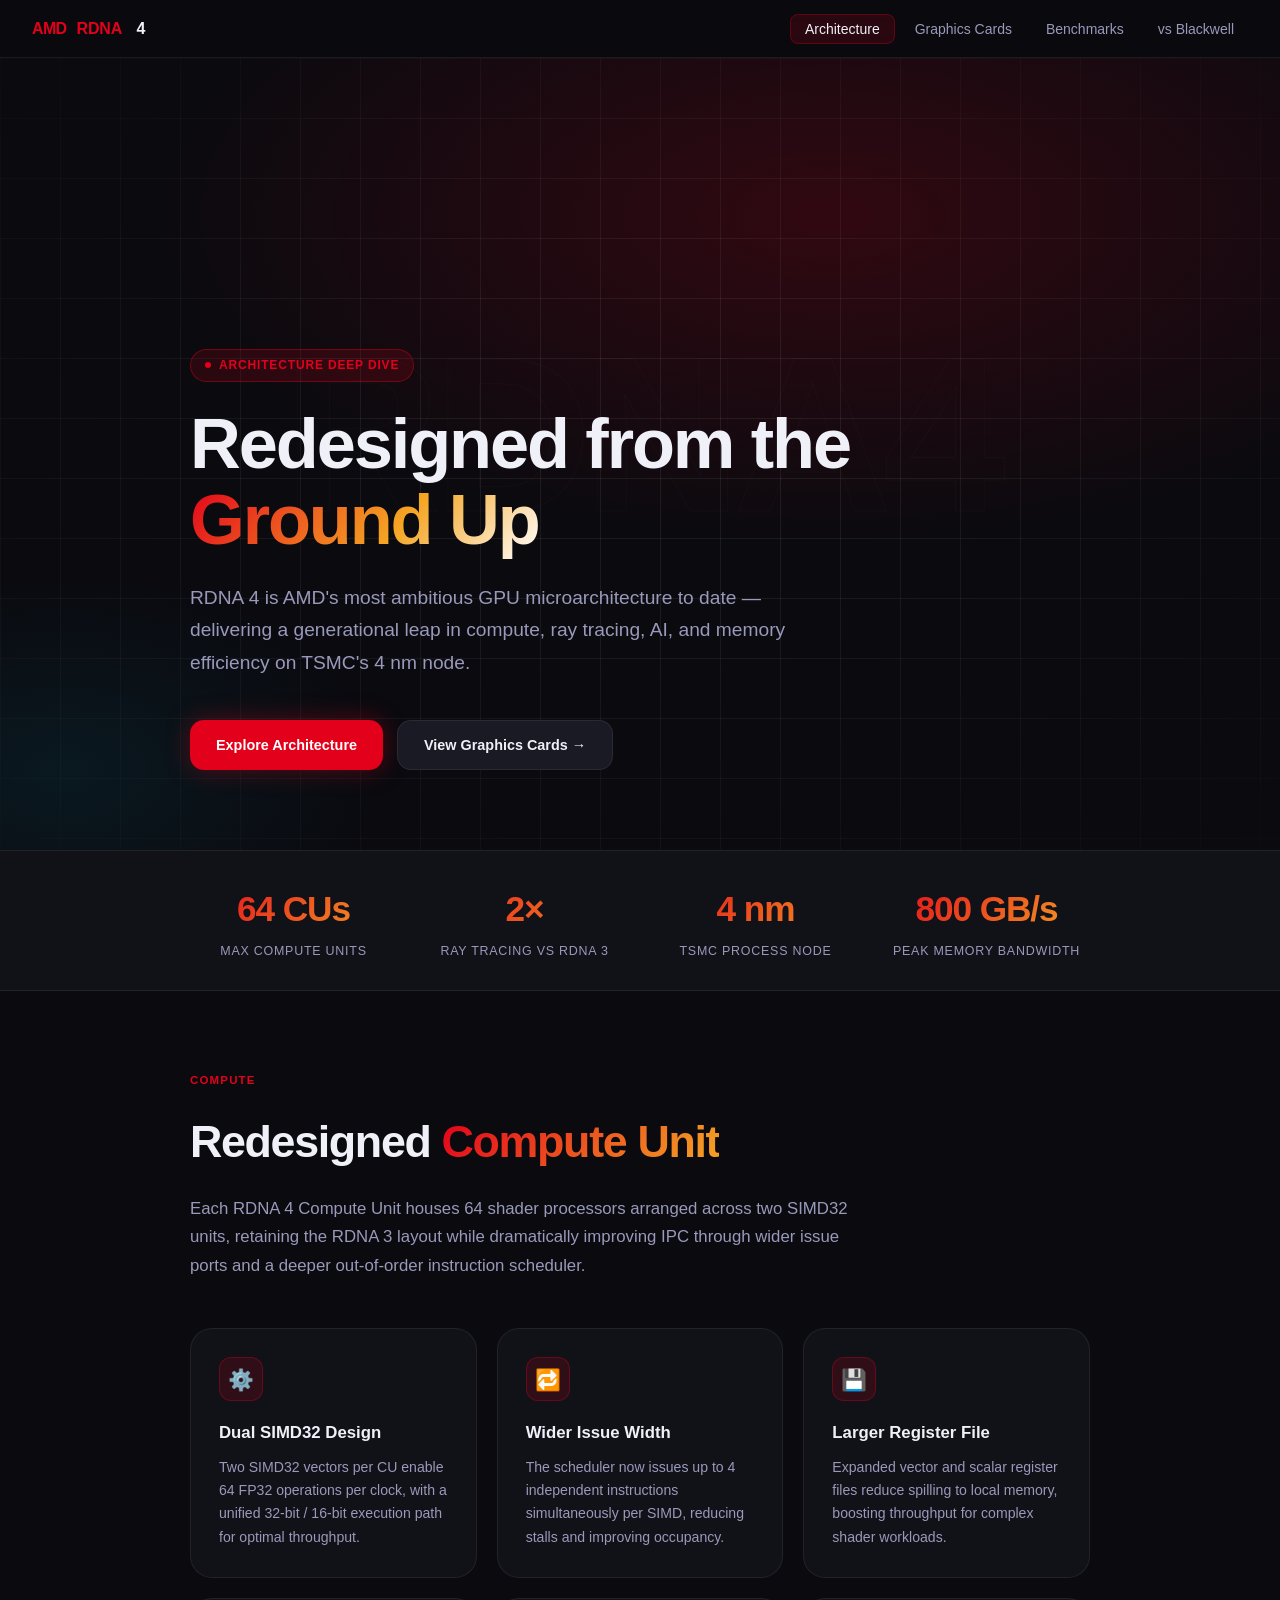
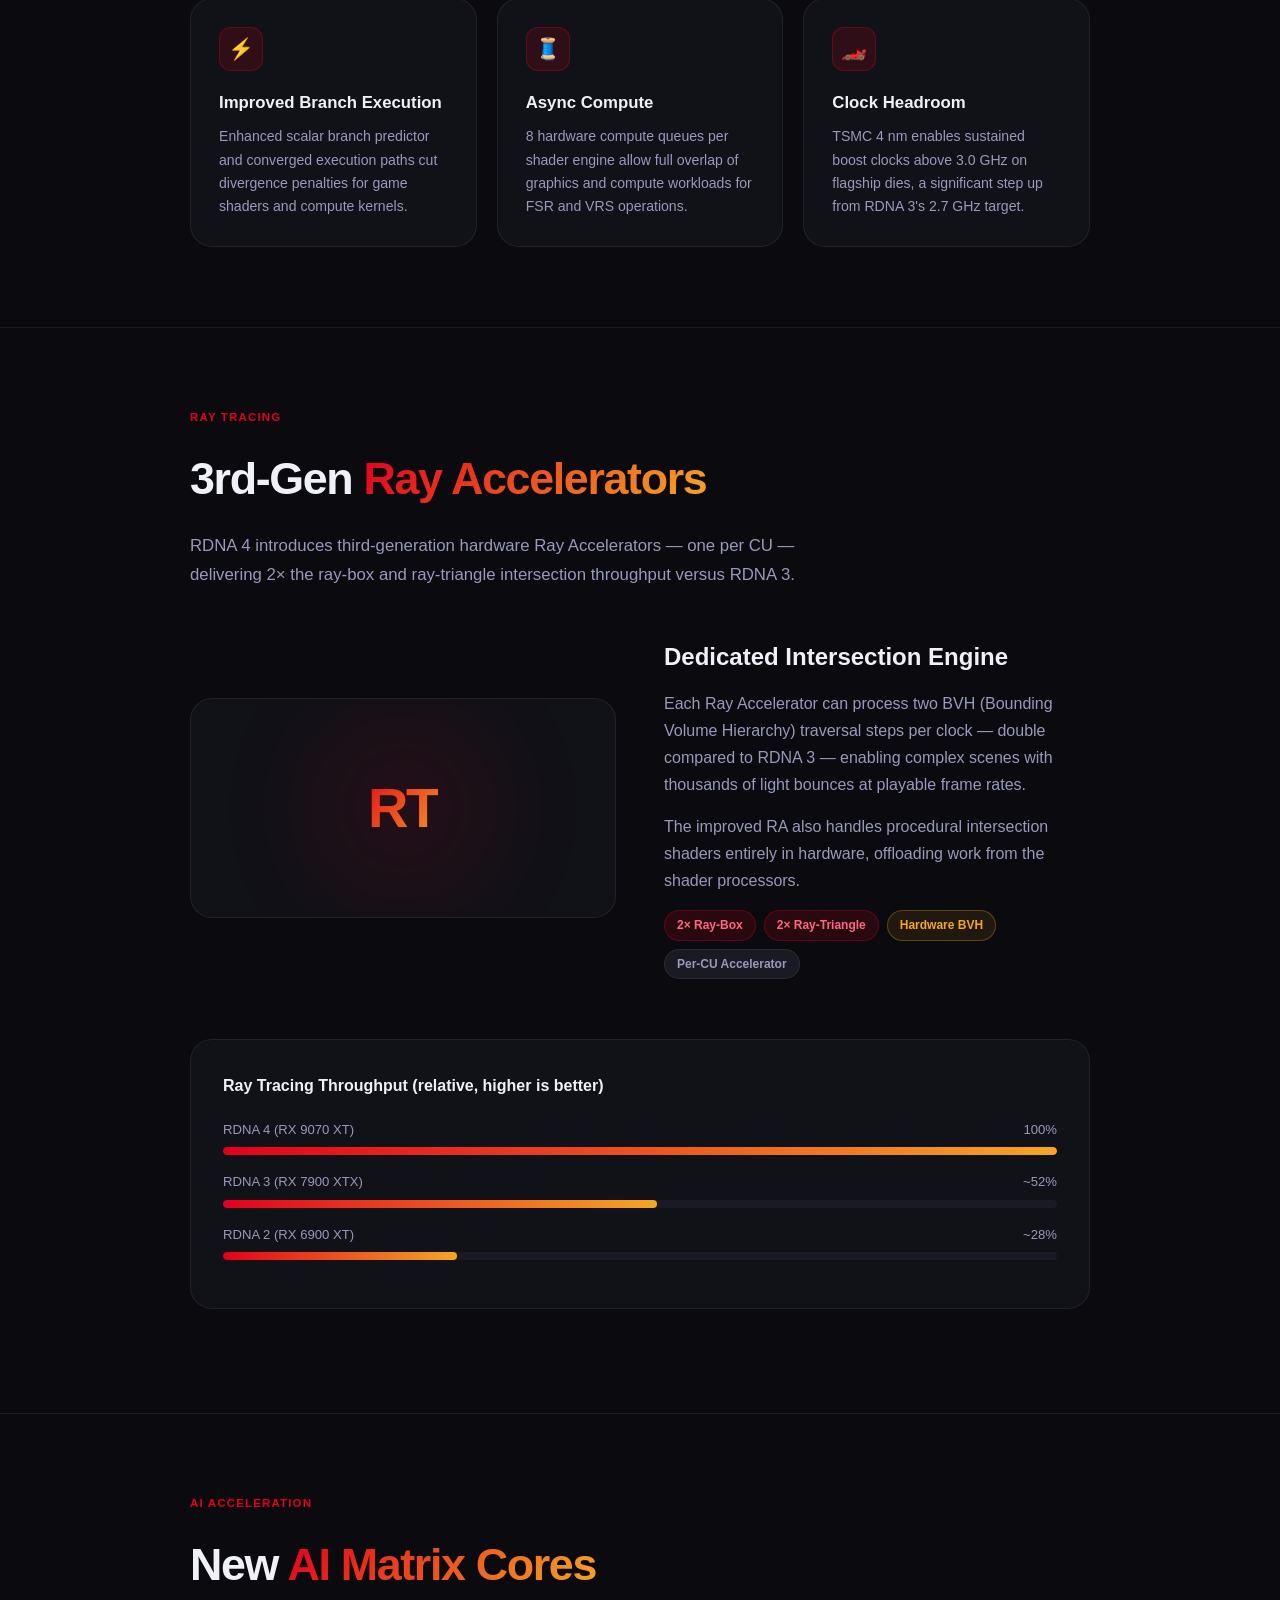
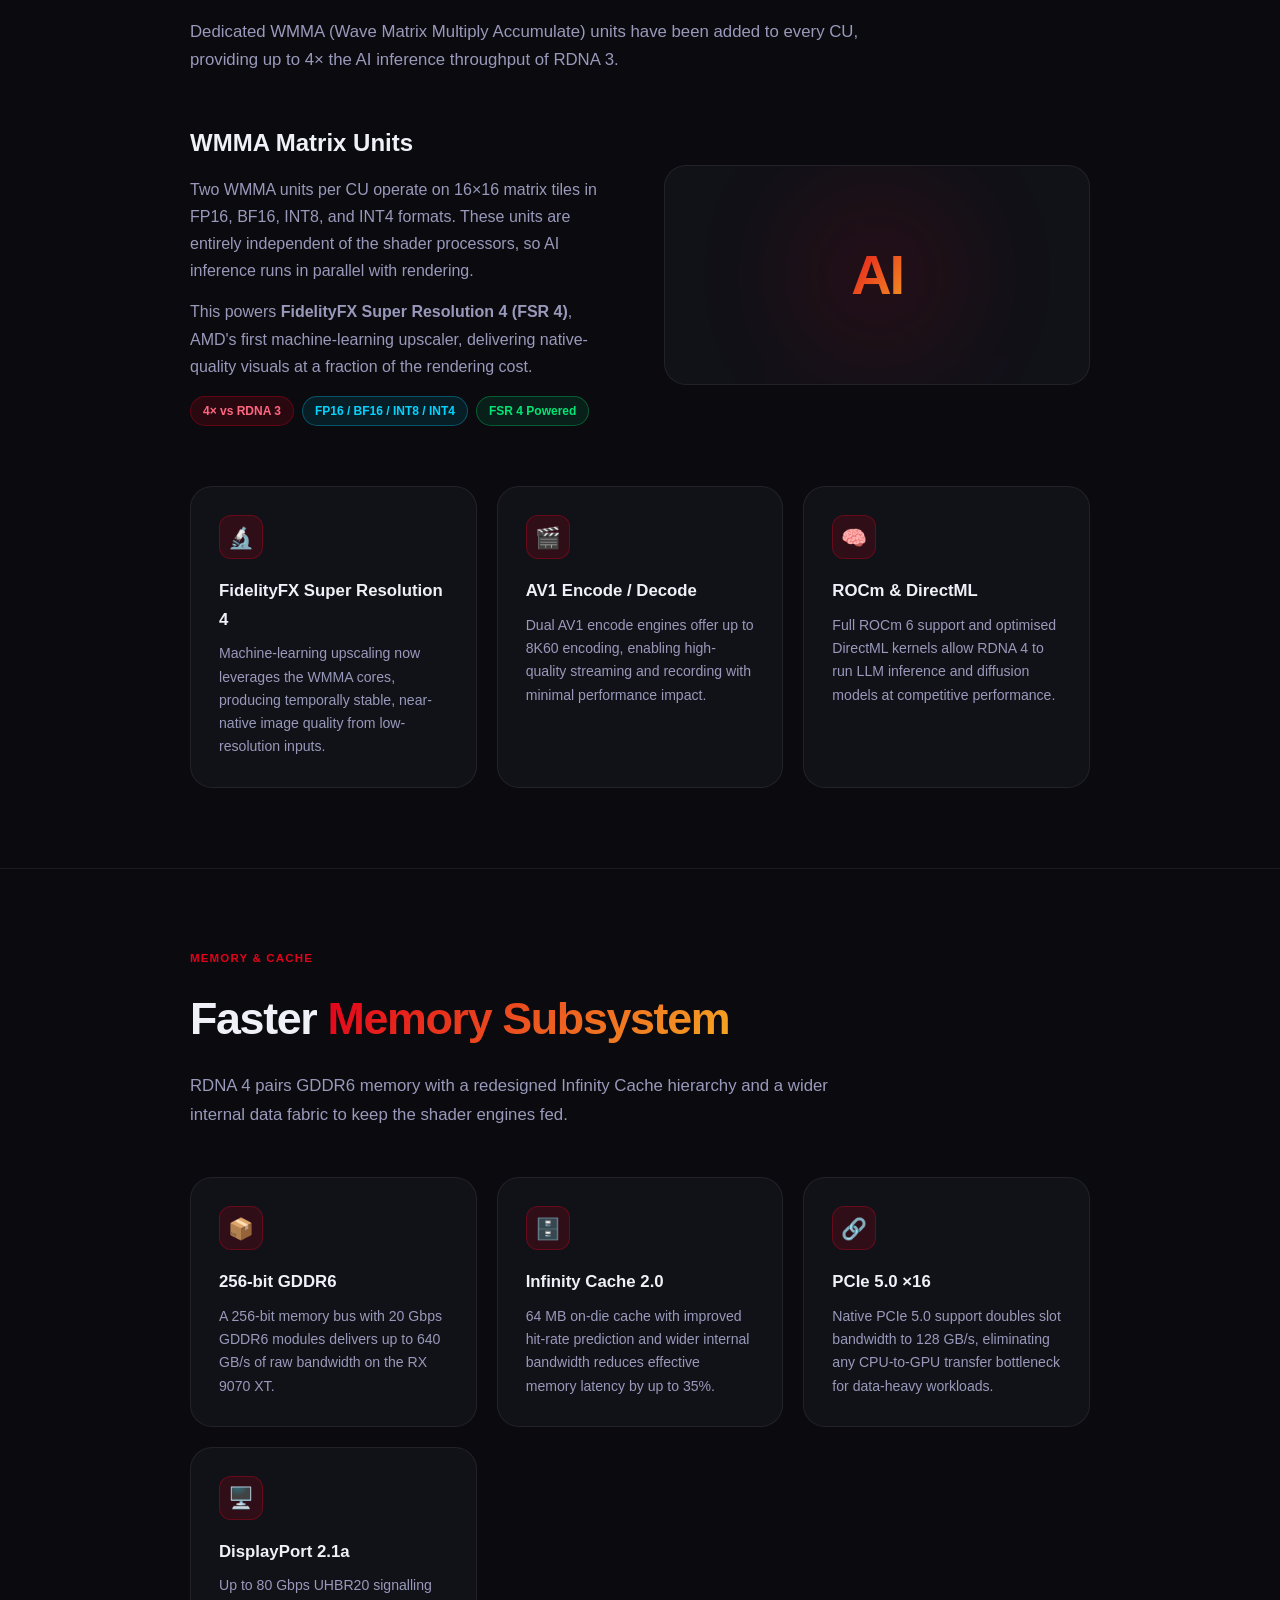
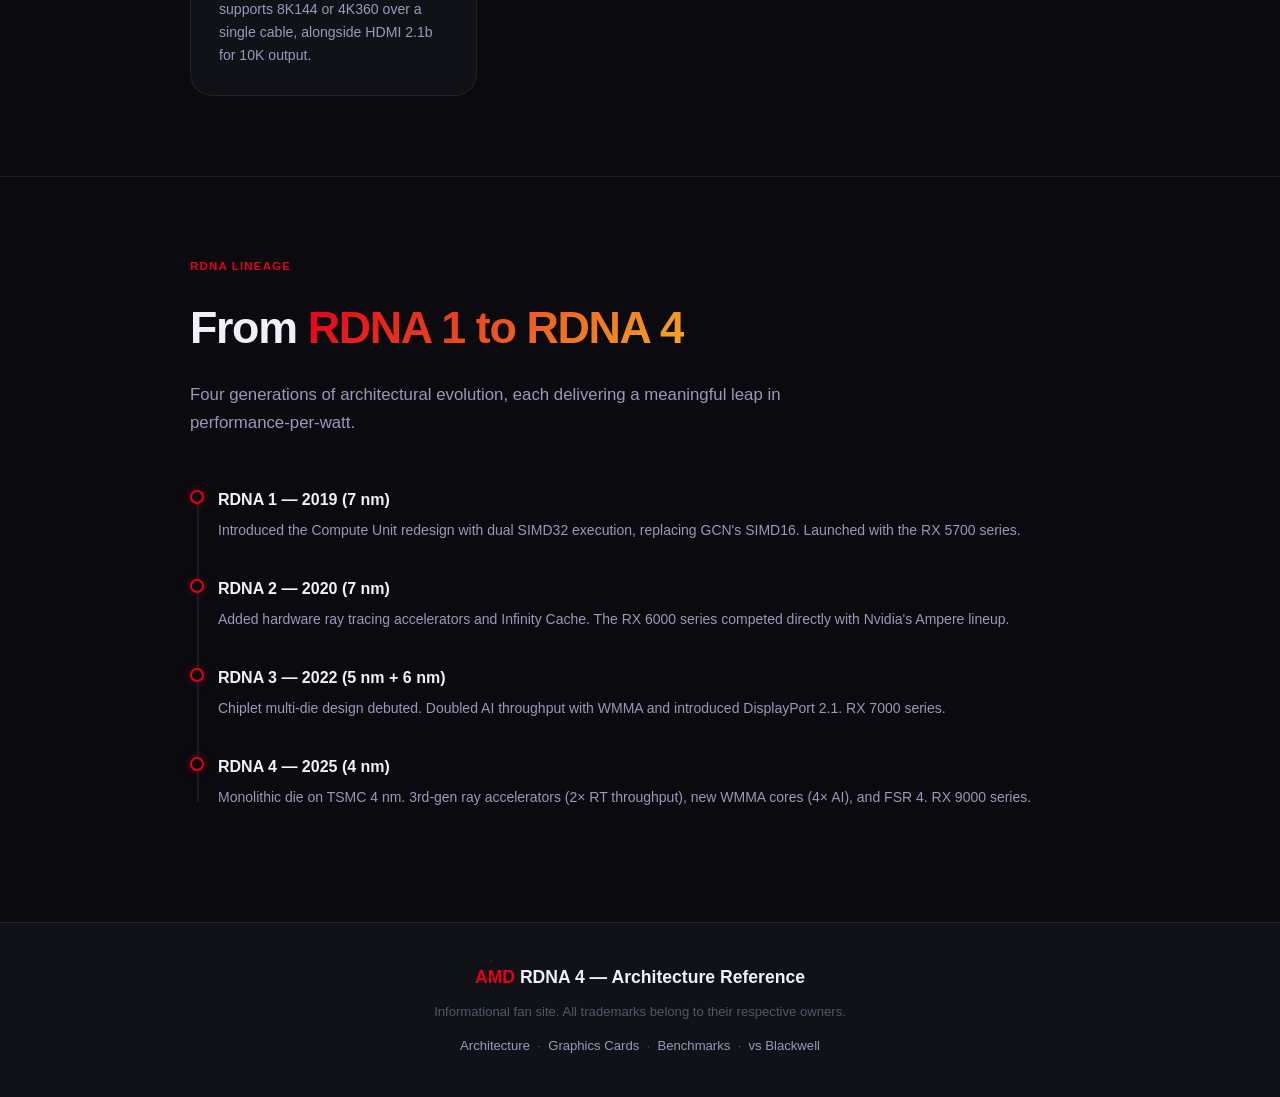
==== srcs/requirements/bonus/apache/website_data/index.html @ 80422933 "Add styling and HTML for RDNA 4 vs Blackwell architecture comparison page - Created style.css for co" ====
<!DOCTYPE html>
<html lang="en">
<head>
<meta charset="UTF-8">
<meta name="viewport" content="width=device-width, initial-scale=1.0">
<title>AMD RDNA 4 Architecture — Deep Dive</title>
<meta name="description" content="Complete technical breakdown of AMD's RDNA 4 GPU architecture — compute design, ray tracing, AI acceleration, and memory subsystem.">
<link rel="stylesheet" href="style.css">
</head>
<body>

<nav>
  <div class="nav-brand">
    <div class="logo">AMD</div>
    <span>RDNA</span>&nbsp;4
  </div>
  <ul class="nav-links">
    <li><a href="index.html" class="active">Architecture</a></li>
    <li><a href="cards.html">Graphics Cards</a></li>
    <li><a href="benchmarks.html">Benchmarks</a></li>
    <li><a href="vs-blackwell.html">vs Blackwell</a></li>
  </ul>
</nav>

<!-- ─── HERO ──────────────────────────────────────────────── -->
<section class="hero">
  <div class="hero-grid"></div>
  <div class="hero-bg-label">RDNA4</div>
  <div class="hero-inner">
    <div class="eyebrow"><span class="dot"></span>Architecture Deep Dive</div>
    <h1>Redesigned from the<br><span class="accent">Ground Up</span></h1>
    <p class="hero-sub">
      RDNA 4 is AMD's most ambitious GPU microarchitecture to date —
      delivering a generational leap in compute, ray tracing, AI, and memory efficiency
      on TSMC's 4&nbsp;nm node.
    </p>
    <div class="btn-group">
      <a class="btn btn-primary" href="#compute">Explore Architecture</a>
      <a class="btn btn-ghost"   href="cards.html">View Graphics Cards →</a>
    </div>
  </div>
</section>

<!-- ─── STAT STRIP ────────────────────────────────────────── -->
<div class="stat-strip">
  <div class="stat-grid">
    <div class="stat-item fade-in">
      <div class="val" data-count="64" data-suffix=" CUs">0 CUs</div>
      <div class="label">Max Compute Units</div>
    </div>
    <div class="stat-item fade-in">
      <div class="val" data-count="2" data-suffix="×">0×</div>
      <div class="label">Ray Tracing vs RDNA&nbsp;3</div>
    </div>
    <div class="stat-item fade-in">
      <div class="val" data-count="4" data-suffix=" nm">0 nm</div>
      <div class="label">TSMC Process Node</div>
    </div>
    <div class="stat-item fade-in">
      <div class="val" data-count="800" data-suffix=" GB/s">0 GB/s</div>
      <div class="label">Peak Memory Bandwidth</div>
    </div>
  </div>
</div>

<!-- ─── COMPUTE ───────────────────────────────────────────── -->
<section class="section" id="compute">
  <div class="section-inner">
    <div class="section-label">Compute</div>
    <h2>Redesigned <span class="accent">Compute Unit</span></h2>
    <p class="section-lead">
      Each RDNA 4 Compute Unit houses 64 shader processors arranged across two SIMD32 units,
      retaining the RDNA 3 layout while dramatically improving IPC through wider issue ports
      and a deeper out-of-order instruction scheduler.
    </p>

    <div class="card-grid">
      <div class="card">
        <div class="card-icon">⚙️</div>
        <h3>Dual SIMD32 Design</h3>
        <p>Two SIMD32 vectors per CU enable 64 FP32 operations per clock, with a unified 32-bit / 16-bit execution path for optimal throughput.</p>
      </div>
      <div class="card">
        <div class="card-icon">🔁</div>
        <h3>Wider Issue Width</h3>
        <p>The scheduler now issues up to 4 independent instructions simultaneously per SIMD, reducing stalls and improving occupancy.</p>
      </div>
      <div class="card">
        <div class="card-icon">💾</div>
        <h3>Larger Register File</h3>
        <p>Expanded vector and scalar register files reduce spilling to local memory, boosting throughput for complex shader workloads.</p>
      </div>
      <div class="card">
        <div class="card-icon">⚡</div>
        <h3>Improved Branch Execution</h3>
        <p>Enhanced scalar branch predictor and converged execution paths cut divergence penalties for game shaders and compute kernels.</p>
      </div>
      <div class="card">
        <div class="card-icon">🧵</div>
        <h3>Async Compute</h3>
        <p>8 hardware compute queues per shader engine allow full overlap of graphics and compute workloads for FSR and VRS operations.</p>
      </div>
      <div class="card">
        <div class="card-icon">🏎️</div>
        <h3>Clock Headroom</h3>
        <p>TSMC 4 nm enables sustained boost clocks above 3.0 GHz on flagship dies, a significant step up from RDNA 3's 2.7 GHz target.</p>
      </div>
    </div>
  </div>
</section>

<hr class="divider">

<!-- ─── RAY TRACING ───────────────────────────────────────── -->
<section class="section" id="rt">
  <div class="section-inner">
    <div class="section-label">Ray Tracing</div>
    <h2>3rd&#8209;Gen <span class="accent">Ray Accelerators</span></h2>
    <p class="section-lead">
      RDNA 4 introduces third-generation hardware Ray Accelerators — one per CU —
      delivering 2× the ray-box and ray-triangle intersection throughput versus RDNA 3.
    </p>

    <div class="feature-row">
      <div class="feature-art">
        <div class="glow"></div>
        <div class="art-label">RT</div>
      </div>
      <div class="feature-text">
        <h3>Dedicated Intersection Engine</h3>
        <p>Each Ray Accelerator can process two BVH (Bounding Volume Hierarchy) traversal steps per clock — double compared to RDNA 3 — enabling complex scenes with thousands of light bounces at playable frame rates.</p>
        <p>The improved RA also handles procedural intersection shaders entirely in hardware, offloading work from the shader processors.</p>
        <div class="tag-list">
          <span class="tag red">2× Ray-Box</span>
          <span class="tag red">2× Ray-Triangle</span>
          <span class="tag amber">Hardware BVH</span>
          <span class="tag">Per-CU Accelerator</span>
        </div>
      </div>
    </div>

    <div class="compare-block">
      <h4>Ray Tracing Throughput (relative, higher is better)</h4>
      <div class="bar-row">
        <div class="bar-row-label"><span>RDNA 4 (RX 9070 XT)</span><span>100%</span></div>
        <div class="bar-track"><div class="bar-fill" data-w="100%"></div></div>
      </div>
      <div class="bar-row">
        <div class="bar-row-label"><span>RDNA 3 (RX 7900 XTX)</span><span>~52%</span></div>
        <div class="bar-track"><div class="bar-fill" data-w="52%"></div></div>
      </div>
      <div class="bar-row">
        <div class="bar-row-label"><span>RDNA 2 (RX 6900 XT)</span><span>~28%</span></div>
        <div class="bar-track"><div class="bar-fill" data-w="28%"></div></div>
      </div>
    </div>
  </div>
</section>

<hr class="divider">

<!-- ─── AI ────────────────────────────────────────────────── -->
<section class="section" id="ai">
  <div class="section-inner">
    <div class="section-label">AI Acceleration</div>
    <h2>New <span class="accent">AI Matrix Cores</span></h2>
    <p class="section-lead">
      Dedicated WMMA (Wave Matrix Multiply Accumulate) units have been added to every CU,
      providing up to 4× the AI inference throughput of RDNA 3.
    </p>

    <div class="feature-row reverse">
      <div class="feature-art">
        <div class="glow"></div>
        <div class="art-label">AI</div>
      </div>
      <div class="feature-text">
        <h3>WMMA Matrix Units</h3>
        <p>Two WMMA units per CU operate on 16×16 matrix tiles in FP16, BF16, INT8, and INT4 formats. These units are entirely independent of the shader processors, so AI inference runs in parallel with rendering.</p>
        <p>This powers <strong>FidelityFX Super Resolution 4 (FSR 4)</strong>, AMD's first machine-learning upscaler, delivering native-quality visuals at a fraction of the rendering cost.</p>
        <div class="tag-list">
          <span class="tag red">4× vs RDNA 3</span>
          <span class="tag cyan">FP16 / BF16 / INT8 / INT4</span>
          <span class="tag green">FSR 4 Powered</span>
        </div>
      </div>
    </div>

    <div class="card-grid">
      <div class="card">
        <div class="card-icon">🔬</div>
        <h3>FidelityFX Super Resolution 4</h3>
        <p>Machine-learning upscaling now leverages the WMMA cores, producing temporally stable, near-native image quality from low-resolution inputs.</p>
      </div>
      <div class="card">
        <div class="card-icon">🎬</div>
        <h3>AV1 Encode / Decode</h3>
        <p>Dual AV1 encode engines offer up to 8K60 encoding, enabling high-quality streaming and recording with minimal performance impact.</p>
      </div>
      <div class="card">
        <div class="card-icon">🧠</div>
        <h3>ROCm & DirectML</h3>
        <p>Full ROCm 6 support and optimised DirectML kernels allow RDNA 4 to run LLM inference and diffusion models at competitive performance.</p>
      </div>
    </div>
  </div>
</section>

<hr class="divider">

<!-- ─── MEMORY ────────────────────────────────────────────── -->
<section class="section" id="memory">
  <div class="section-inner">
    <div class="section-label">Memory &amp; Cache</div>
    <h2>Faster <span class="accent">Memory Subsystem</span></h2>
    <p class="section-lead">
      RDNA 4 pairs GDDR6 memory with a redesigned Infinity Cache hierarchy and a
      wider internal data fabric to keep the shader engines fed.
    </p>

    <div class="card-grid">
      <div class="card">
        <div class="card-icon">📦</div>
        <h3>256-bit GDDR6</h3>
        <p>A 256-bit memory bus with 20 Gbps GDDR6 modules delivers up to 640 GB/s of raw bandwidth on the RX 9070 XT.</p>
      </div>
      <div class="card">
        <div class="card-icon">🗄️</div>
        <h3>Infinity Cache 2.0</h3>
        <p>64 MB on-die cache with improved hit-rate prediction and wider internal bandwidth reduces effective memory latency by up to 35%.</p>
      </div>
      <div class="card">
        <div class="card-icon">🔗</div>
        <h3>PCIe 5.0 ×16</h3>
        <p>Native PCIe 5.0 support doubles slot bandwidth to 128 GB/s, eliminating any CPU-to-GPU transfer bottleneck for data-heavy workloads.</p>
      </div>
      <div class="card">
        <div class="card-icon">🖥️</div>
        <h3>DisplayPort 2.1a</h3>
        <p>Up to 80 Gbps UHBR20 signalling supports 8K144 or 4K360 over a single cable, alongside HDMI 2.1b for 10K output.</p>
      </div>
    </div>
  </div>
</section>

<hr class="divider">

<!-- ─── TIMELINE ──────────────────────────────────────────── -->
<section class="section" id="history">
  <div class="section-inner">
    <div class="section-label">RDNA Lineage</div>
    <h2>From <span class="accent">RDNA 1 to RDNA 4</span></h2>
    <p class="section-lead">Four generations of architectural evolution, each delivering a meaningful leap in performance-per-watt.</p>

    <div class="timeline">
      <div class="tl-item">
        <div class="tl-dot"></div>
        <h4>RDNA 1 — 2019 (7 nm)</h4>
        <p>Introduced the Compute Unit redesign with dual SIMD32 execution, replacing GCN's SIMD16. Launched with the RX 5700 series.</p>
      </div>
      <div class="tl-item">
        <div class="tl-dot"></div>
        <h4>RDNA 2 — 2020 (7 nm)</h4>
        <p>Added hardware ray tracing accelerators and Infinity Cache. The RX 6000 series competed directly with Nvidia's Ampere lineup.</p>
      </div>
      <div class="tl-item">
        <div class="tl-dot"></div>
        <h4>RDNA 3 — 2022 (5 nm + 6 nm)</h4>
        <p>Chiplet multi-die design debuted. Doubled AI throughput with WMMA and introduced DisplayPort 2.1. RX 7000 series.</p>
      </div>
      <div class="tl-item">
        <div class="tl-dot"></div>
        <h4>RDNA 4 — 2025 (4 nm)</h4>
        <p>Monolithic die on TSMC 4 nm. 3rd-gen ray accelerators (2× RT throughput), new WMMA cores (4× AI), and FSR 4. RX 9000 series.</p>
      </div>
    </div>
  </div>
</section>

<!-- ─── FOOTER ────────────────────────────────────────────── -->
<footer>
  <div class="footer-inner">
    <div class="footer-brand"><span>AMD</span> RDNA 4 — Architecture Reference</div>
    <p>Informational fan site. All trademarks belong to their respective owners.</p>
    <p style="margin-top:12px">
      <a href="index.html">Architecture</a> &nbsp;·&nbsp;
      <a href="cards.html">Graphics Cards</a> &nbsp;·&nbsp;
      <a href="benchmarks.html">Benchmarks</a> &nbsp;·&nbsp;
      <a href="vs-blackwell.html">vs Blackwell</a>
    </p>
  </div>
</footer>

<script src="main.js"></script>
</body>
</html>
---- srcs/requirements/bonus/apache/website_data/style.css ----
/* ─── Reset & Tokens ─────────────────────────────────────── */
*, *::before, *::after { box-sizing: border-box; margin: 0; padding: 0; }

:root {
  --bg:        #0a0a0f;
  --bg-2:      #111118;
  --bg-3:      #1a1a24;
  --line:      rgba(255,255,255,.07);
  --white:     #f0f0f8;
  --off:       #9999bb;
  --muted:     #55556a;
  --red:       #e3001b;
  --red-dim:   rgba(227,0,27,.15);
  --red-glow:  rgba(227,0,27,.35);
  --amber:     #f5a623;
  --cyan:      #00d4ff;
  --green:     #00e676;
  --r:         14px;
  --r-lg:      22px;
  --nav-h:     58px;
}

html { scroll-behavior: smooth; font-size: 16px; }
body {
  font-family: -apple-system, BlinkMacSystemFont, "Segoe UI", Roboto, "Helvetica Neue", Arial, sans-serif;
  background: var(--bg);
  color: var(--white);
  line-height: 1.7;
  -webkit-font-smoothing: antialiased;
}
img { display: block; max-width: 100%; }
a { color: var(--red); text-decoration: none; }
a:hover { text-decoration: underline; }

/* ─── Nav ────────────────────────────────────────────────── */
nav {
  position: sticky; top: 0; z-index: 900;
  background: rgba(10,10,15,.88);
  backdrop-filter: blur(14px);
  -webkit-backdrop-filter: blur(14px);
  border-bottom: 1px solid var(--line);
  padding: 0 32px;
  height: var(--nav-h);
  display: flex; align-items: center; justify-content: space-between;
}
.nav-brand {
  font-weight: 800; font-size: 1rem; letter-spacing: -0.01em;
  display: flex; align-items: center; gap: 10px;
}
.nav-brand .logo {
  font-size: 1rem; font-weight: 900; color: var(--red);
  letter-spacing: -0.04em; flex-shrink: 0;
}
.nav-brand span { color: var(--red); }
.nav-links { display: flex; gap: 6px; list-style: none; align-items: center; }
.nav-links a {
  color: var(--off); font-size: .875rem; padding: 6px 14px;
  border-radius: 8px; transition: background .2s, color .2s;
}
.nav-links a:hover { color: var(--white); background: var(--bg-3); text-decoration: none; }
.nav-links a.active {
  color: var(--white); background: var(--red-dim);
  border: 1px solid rgba(227,0,27,.3);
}

/* ─── Hero ───────────────────────────────────────────────── */
.hero {
  min-height: 88vh;
  display: flex; flex-direction: column; justify-content: flex-end;
  position: relative; overflow: hidden;
  padding: 100px 32px 80px;
}
.hero::before {
  content: '';
  position: absolute; inset: 0;
  background:
    radial-gradient(ellipse 90% 70% at 65% 20%, rgba(227,0,27,.18) 0%, transparent 60%),
    radial-gradient(ellipse 50% 50% at 5%  90%, rgba(0,212,255,.07) 0%, transparent 50%),
    var(--bg);
  pointer-events: none;
}
.hero-grid {
  position: absolute; inset: 0;
  background-image:
    linear-gradient(var(--line) 1px, transparent 1px),
    linear-gradient(90deg, var(--line) 1px, transparent 1px);
  background-size: 60px 60px;
  mask-image: radial-gradient(ellipse 80% 80% at 50% 50%, black 20%, transparent 100%);
  pointer-events: none;
}
.hero-bg-label {
  position: absolute; top: 50%; left: 50%; transform: translate(-50%,-55%);
  font-size: min(22vw,220px); font-weight: 900; color: transparent;
  -webkit-text-stroke: 1px rgba(255,255,255,.025);
  pointer-events: none; user-select: none; white-space: nowrap; letter-spacing: -0.04em;
}
.hero-inner { max-width: 900px; margin: 0 auto; width: 100%; position: relative; z-index: 1; }
.eyebrow {
  display: inline-flex; align-items: center; gap: 8px;
  background: var(--red-dim); border: 1px solid rgba(227,0,27,.4);
  color: var(--red); border-radius: 100px; padding: 5px 14px;
  font-size: .75rem; font-weight: 700; letter-spacing: .07em; text-transform: uppercase;
  margin-bottom: 24px;
}
.eyebrow .dot {
  width: 6px; height: 6px; border-radius: 50%; background: var(--red);
  animation: pulse 2s ease-in-out infinite;
}
@keyframes pulse {
  0%,100% { opacity: 1; transform: scale(1); }
  50%      { opacity: .4; transform: scale(.7); }
}
.hero h1 {
  font-size: clamp(2.6rem, 5.5vw, 5.2rem);
  font-weight: 800; letter-spacing: -0.03em; line-height: 1.08;
  margin-bottom: 24px;
}
.hero h1 .accent {
  background: linear-gradient(130deg, var(--red) 0%, var(--amber) 60%, #fff 100%);
  -webkit-background-clip: text; -webkit-text-fill-color: transparent; background-clip: text;
}
.hero-sub {
  font-size: clamp(.95rem, 1.8vw, 1.2rem); color: var(--off); max-width: 640px;
  margin-bottom: 40px;
}
.btn-group { display: flex; gap: 14px; flex-wrap: wrap; }
.btn {
  display: inline-flex; align-items: center; gap: 8px;
  padding: 12px 26px; border-radius: var(--r); font-weight: 700; font-size: .9rem;
  cursor: pointer; border: none; text-decoration: none; transition: transform .15s, box-shadow .15s;
}
.btn:hover { transform: translateY(-2px); text-decoration: none; }
.btn-primary {
  background: var(--red); color: #fff;
  box-shadow: 0 0 24px var(--red-glow);
}
.btn-primary:hover { box-shadow: 0 0 36px var(--red-glow); }
.btn-ghost {
  background: var(--bg-3); color: var(--white);
  border: 1px solid var(--line);
}
.btn-ghost:hover { background: var(--bg-2); }

/* ─── Stat Strip ─────────────────────────────────────────── */
.stat-strip {
  border-top: 1px solid var(--line);
  border-bottom: 1px solid var(--line);
  background: var(--bg-2);
  padding: 28px 32px;
}
.stat-grid {
  max-width: 900px; margin: 0 auto;
  display: grid; grid-template-columns: repeat(auto-fit, minmax(160px, 1fr));
  gap: 24px; text-align: center;
}
.stat-item .val {
  font-size: 2.2rem; font-weight: 800; letter-spacing: -0.03em;
  background: linear-gradient(130deg, var(--red), var(--amber));
  -webkit-background-clip: text; -webkit-text-fill-color: transparent; background-clip: text;
}
.stat-item .label { font-size: .78rem; color: var(--off); text-transform: uppercase; letter-spacing: .06em; margin-top: 2px; }

/* ─── Section / Content ──────────────────────────────────── */
.section { padding: 80px 32px; }
.section-inner { max-width: 900px; margin: 0 auto; }
.section-label {
  font-size: .72rem; font-weight: 700; letter-spacing: .1em; text-transform: uppercase;
  color: var(--red); margin-bottom: 12px;
}
.section h2 {
  font-size: clamp(1.8rem, 3.5vw, 2.8rem); font-weight: 800;
  letter-spacing: -0.03em; margin-bottom: 16px;
}
.section h2 .accent {
  background: linear-gradient(130deg, var(--red), var(--amber));
  -webkit-background-clip: text; -webkit-text-fill-color: transparent; background-clip: text;
}
.section-lead { font-size: 1.05rem; color: var(--off); max-width: 680px; margin-bottom: 48px; }

/* ─── Cards ──────────────────────────────────────────────── */
.card-grid {
  display: grid; gap: 20px;
  grid-template-columns: repeat(auto-fill, minmax(260px, 1fr));
}
.card {
  background: var(--bg-2); border: 1px solid var(--line);
  border-radius: var(--r-lg); padding: 28px;
  transition: border-color .2s, transform .2s, box-shadow .2s;
  position: relative; overflow: hidden;
}
.card::before {
  content: ''; position: absolute; inset: 0;
  background: linear-gradient(135deg, var(--red-dim) 0%, transparent 60%);
  opacity: 0; transition: opacity .2s;
}
.card:hover { border-color: rgba(227,0,27,.4); transform: translateY(-3px); box-shadow: 0 12px 40px rgba(0,0,0,.4); }
.card:hover::before { opacity: 1; }
.card-icon {
  width: 44px; height: 44px; border-radius: 12px;
  background: var(--red-dim); border: 1px solid rgba(227,0,27,.3);
  display: flex; align-items: center; justify-content: center;
  font-size: 1.3rem; margin-bottom: 18px;
}
.card h3 { font-size: 1.05rem; font-weight: 700; margin-bottom: 8px; }
.card p { font-size: .88rem; color: var(--off); line-height: 1.65; }

/* ─── Feature Row (alternating) ──────────────────────────── */
.feature-row {
  display: grid; grid-template-columns: 1fr 1fr; gap: 48px;
  align-items: center; margin-bottom: 60px;
}
.feature-row.reverse { direction: rtl; }
.feature-row.reverse > * { direction: ltr; }
.feature-art {
  background: var(--bg-2); border: 1px solid var(--line);
  border-radius: var(--r-lg); padding: 40px;
  display: flex; align-items: center; justify-content: center;
  min-height: 220px; position: relative; overflow: hidden;
}
.feature-art .glow {
  position: absolute; width: 160px; height: 160px; border-radius: 50%;
  background: var(--red-glow); filter: blur(60px); opacity: .4;
}
.feature-art .art-label {
  font-size: 3.5rem; font-weight: 900; letter-spacing: -0.04em;
  background: linear-gradient(130deg, var(--red), var(--amber));
  -webkit-background-clip: text; -webkit-text-fill-color: transparent; background-clip: text;
  position: relative; z-index: 1;
}
.feature-text h3 { font-size: 1.5rem; font-weight: 800; margin-bottom: 12px; }
.feature-text p { color: var(--off); margin-bottom: 14px; }
.tag-list { display: flex; flex-wrap: wrap; gap: 8px; margin-top: 16px; }
.tag {
  font-size: .75rem; font-weight: 600; padding: 4px 12px; border-radius: 100px;
  background: var(--bg-3); border: 1px solid var(--line); color: var(--off);
}
.tag.red   { background: var(--red-dim); border-color: rgba(227,0,27,.3); color: #ff6680; }
.tag.cyan  { background: rgba(0,212,255,.1); border-color: rgba(0,212,255,.3); color: var(--cyan); }
.tag.green { background: rgba(0,230,118,.1); border-color: rgba(0,230,118,.3); color: var(--green); }
.tag.amber { background: rgba(245,166,35,.1); border-color: rgba(245,166,35,.3); color: var(--amber); }

/* ─── Comparison Bar ─────────────────────────────────────── */
.compare-block { background: var(--bg-2); border: 1px solid var(--line); border-radius: var(--r-lg); padding: 32px; margin-bottom: 24px; }
.compare-block h4 { font-size: 1rem; font-weight: 700; margin-bottom: 20px; }
.bar-row { margin-bottom: 16px; }
.bar-row-label { display: flex; justify-content: space-between; font-size: .82rem; color: var(--off); margin-bottom: 6px; }
.bar-track { height: 8px; background: var(--bg-3); border-radius: 100px; overflow: hidden; }
.bar-fill {
  height: 100%; border-radius: 100px;
  background: linear-gradient(90deg, var(--red), var(--amber));
  width: 0%; transition: width 1s cubic-bezier(.4,0,.2,1);
}

/* ─── GPU Card ───────────────────────────────────────────── */
.gpu-card {
  background: var(--bg-2); border: 1px solid var(--line);
  border-radius: var(--r-lg); overflow: hidden;
  transition: border-color .2s, transform .2s, box-shadow .2s;
}
.gpu-card:hover { border-color: rgba(227,0,27,.45); transform: translateY(-4px); box-shadow: 0 16px 48px rgba(0,0,0,.5); }
.gpu-card-header {
  padding: 32px; position: relative; overflow: hidden;
  background: linear-gradient(135deg, var(--bg-3) 0%, var(--bg-2) 100%);
}
.gpu-card-header::before {
  content: ''; position: absolute; top: -40px; right: -40px;
  width: 200px; height: 200px; border-radius: 50%;
  background: var(--red-glow); filter: blur(70px); opacity: .3;
}
.gpu-badge {
  display: inline-block; font-size: .7rem; font-weight: 700; letter-spacing: .08em;
  text-transform: uppercase; padding: 3px 10px; border-radius: 100px;
  background: var(--red-dim); border: 1px solid rgba(227,0,27,.4); color: var(--red);
  margin-bottom: 14px;
}
.gpu-card-header h3 { font-size: 1.8rem; font-weight: 800; letter-spacing: -0.02em; position: relative; z-index: 1; }
.gpu-card-header .gpu-sub { color: var(--off); font-size: .9rem; margin-top: 4px; position: relative; z-index: 1; }
.gpu-price { font-size: 2rem; font-weight: 800; margin-top: 16px; position: relative; z-index: 1; }
.gpu-price span { font-size: 1rem; font-weight: 400; color: var(--off); }
.gpu-specs { padding: 28px; }
.spec-row { display: flex; justify-content: space-between; align-items: center; padding: 11px 0; border-bottom: 1px solid var(--line); font-size: .88rem; }
.spec-row:last-child { border-bottom: none; }
.spec-key { color: var(--off); }
.spec-val { font-weight: 700; }

/* ─── Table ──────────────────────────────────────────────── */
.table-wrap { overflow-x: auto; border-radius: var(--r-lg); border: 1px solid var(--line); }
table { width: 100%; border-collapse: collapse; font-size: .88rem; }
thead th {
  background: var(--bg-3); padding: 14px 18px; text-align: left;
  font-size: .75rem; font-weight: 700; letter-spacing: .06em; text-transform: uppercase; color: var(--off);
  border-bottom: 1px solid var(--line);
}
tbody td { padding: 13px 18px; border-bottom: 1px solid var(--line); }
tbody tr:last-child td { border-bottom: none; }
tbody tr:hover td { background: rgba(255,255,255,.025); }
.td-highlight { color: var(--red); font-weight: 700; }

/* ─── Timeline ───────────────────────────────────────────── */
.timeline { position: relative; padding-left: 28px; }
.timeline::before { content: ''; position: absolute; left: 7px; top: 8px; bottom: 8px; width: 2px; background: var(--line); }
.tl-item { position: relative; margin-bottom: 32px; }
.tl-dot {
  position: absolute; left: -28px; top: 4px;
  width: 14px; height: 14px; border-radius: 50%;
  background: var(--bg); border: 2px solid var(--red);
  box-shadow: 0 0 10px var(--red-glow);
}
.tl-item h4 { font-size: 1rem; font-weight: 700; margin-bottom: 6px; }
.tl-item p { font-size: .875rem; color: var(--off); }

/* ─── Section Divider ────────────────────────────────────── */
.divider { border: none; border-top: 1px solid var(--line); margin: 0; }

/* ─── Footer ─────────────────────────────────────────────── */
footer {
  border-top: 1px solid var(--line);
  background: var(--bg-2);
  padding: 40px 32px;
  text-align: center;
}
.footer-inner { max-width: 900px; margin: 0 auto; }
.footer-brand { font-weight: 800; font-size: 1.1rem; margin-bottom: 8px; }
.footer-brand span { color: var(--red); }
footer p { color: var(--muted); font-size: .82rem; margin-top: 6px; }
footer a { color: var(--off); }
footer a:hover { color: var(--white); }

/* ─── VS Blackwell Page ──────────────────────────────────── */
.vs-hero::before {
  background:
    radial-gradient(ellipse 70% 60% at 25% 30%, rgba(227,0,27,.2) 0%, transparent 55%),
    radial-gradient(ellipse 70% 60% at 75% 30%, rgba(118,185,0,.15) 0%, transparent 55%),
    var(--bg);
}
.vs-split {
  display: grid; grid-template-columns: 1fr auto 1fr; gap: 0;
  background: var(--bg-2); border: 1px solid var(--line); border-radius: var(--r-lg);
  overflow: hidden; margin-bottom: 24px;
}
.vs-col { padding: 32px; }
.vs-col.amd  { border-right: 1px solid var(--line); }
.vs-col.nvda { }
.vs-divider {
  display: flex; align-items: center; justify-content: center;
  padding: 0 20px; background: var(--bg-3);
  font-size: .75rem; font-weight: 800; letter-spacing: .1em;
  color: var(--off); writing-mode: horizontal-tb; min-width: 60px;
}
.vs-col h3 { font-size: 1.2rem; font-weight: 800; margin-bottom: 20px; }
.vs-col.amd  h3 { color: var(--red); }
.vs-col.nvda h3 { color: #76b900; }
.vs-row { display: flex; justify-content: space-between; padding: 10px 0; border-bottom: 1px solid var(--line); font-size: .875rem; }
.vs-row:last-child { border-bottom: none; }
.vs-key  { color: var(--off); }
.vs-val  { font-weight: 700; }
.vs-val.win { color: var(--red); }
.vs-val.nvwin { color: #76b900; }
.vs-feature-grid { display: grid; grid-template-columns: 1fr 1fr; gap: 16px; margin-bottom: 32px; }
.vs-feature-card {
  background: var(--bg-2); border: 1px solid var(--line); border-radius: var(--r); padding: 22px;
}
.vs-feature-card.amd-card  { border-color: rgba(227,0,27,.25); }
.vs-feature-card.nvda-card { border-color: rgba(118,185,0,.25); }
.vs-feature-card h4 { font-size: .9rem; font-weight: 700; margin-bottom: 8px; }
.vs-feature-card.amd-card  h4 { color: var(--red); }
.vs-feature-card.nvda-card h4 { color: #76b900; }
.vs-feature-card p { font-size: .82rem; color: var(--off); line-height: 1.6; }
.verdict-box {
  background: var(--bg-2); border: 1px solid var(--line); border-radius: var(--r-lg);
  padding: 32px; text-align: center;
}
.verdict-box h3 { font-size: 1.4rem; font-weight: 800; margin-bottom: 12px; }
.verdict-box p { color: var(--off); max-width: 640px; margin: 0 auto; }

/* ─── Benchmark Bar — dual color ─────────────────────────── */
.bench-section {
  background: var(--bg-2); border: 1px solid var(--line);
  border-radius: var(--r-lg); padding: 28px; margin-bottom: 24px;
}
.bench-section h4 { font-size: 1rem; font-weight: 700; margin-bottom: 6px; }
.bench-section .bench-meta { font-size: .78rem; color: var(--muted); margin-bottom: 20px; }
.bench-row { margin-bottom: 14px; }
.bench-label { display: flex; justify-content: space-between; font-size: .82rem; margin-bottom: 5px; }
.bench-label .gpu-name { color: var(--off); }
.bench-label .fps { font-weight: 700; color: var(--white); }
.bench-track { height: 9px; background: var(--bg-3); border-radius: 100px; overflow: hidden; }
.bench-fill {
  height: 100%; border-radius: 100px; width: 0%;
  transition: width 1.1s cubic-bezier(.4,0,.2,1);
}
.bench-fill.amd  { background: linear-gradient(90deg, #e3001b, #f5a623); }
.bench-fill.nvda { background: linear-gradient(90deg, #76b900, #a0e040); }
.bench-legend {
  display: flex; gap: 20px; margin-bottom: 32px; flex-wrap: wrap;
}
.bench-legend-item { display: flex; align-items: center; gap: 8px; font-size: .8rem; color: var(--off); }
.swatch { width: 28px; height: 8px; border-radius: 100px; }
.swatch.amd  { background: linear-gradient(90deg, #e3001b, #f5a623); }
.swatch.nvda { background: linear-gradient(90deg, #76b900, #a0e040); }
.bench-note { font-size: .78rem; color: var(--muted); margin-top: 10px; }

/* ─── Responsive ─────────────────────────────────────────── */
@media (max-width: 768px) {
  .feature-row { grid-template-columns: 1fr; }
  .feature-row.reverse { direction: ltr; }
  nav { padding: 0 18px; }
  .nav-links { gap: 2px; }
  .nav-links a { padding: 6px 10px; font-size: .8rem; }
  .hero { padding: 80px 18px 60px; }
  .section { padding: 60px 18px; }
  .gpu-grid { grid-template-columns: 1fr !important; }
  .vs-split { grid-template-columns: 1fr; }
  .vs-divider { writing-mode: horizontal-tb; padding: 14px; min-width: unset; }
  .vs-feature-grid { grid-template-columns: 1fr; }
}
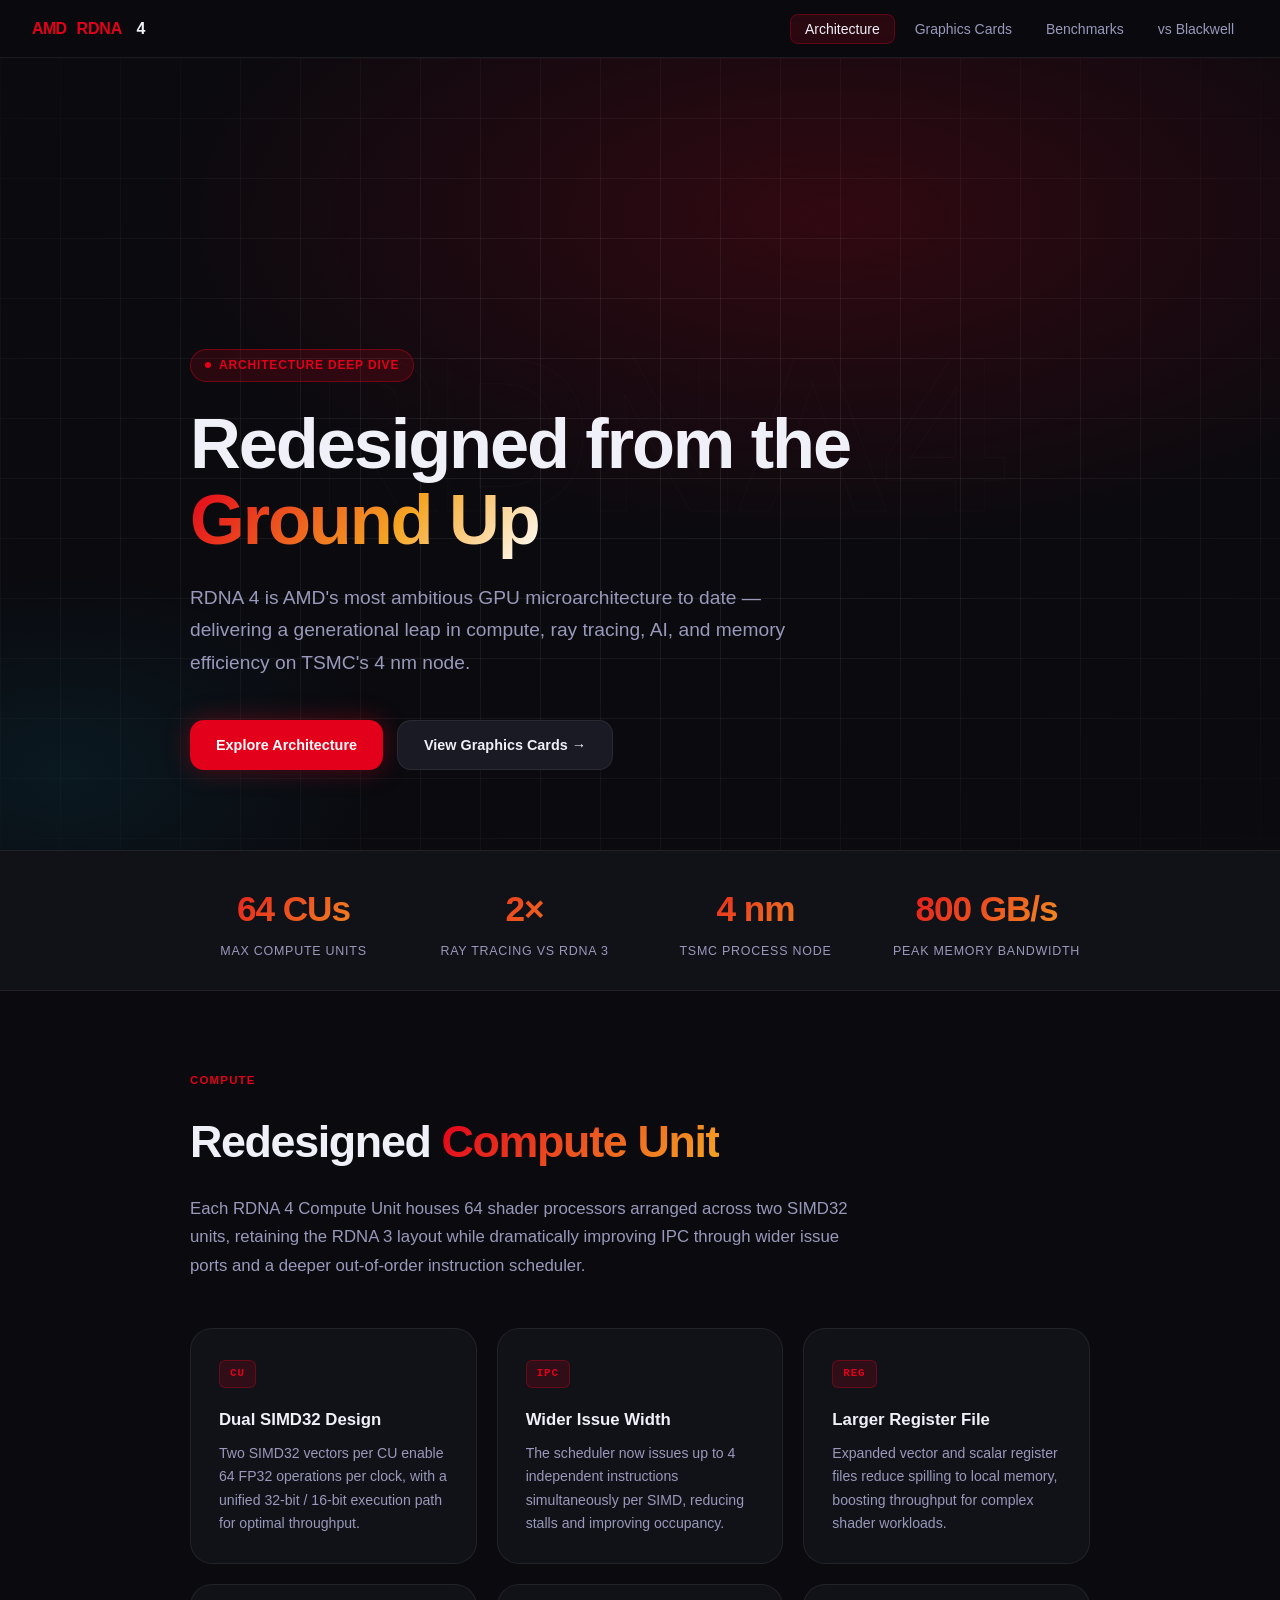
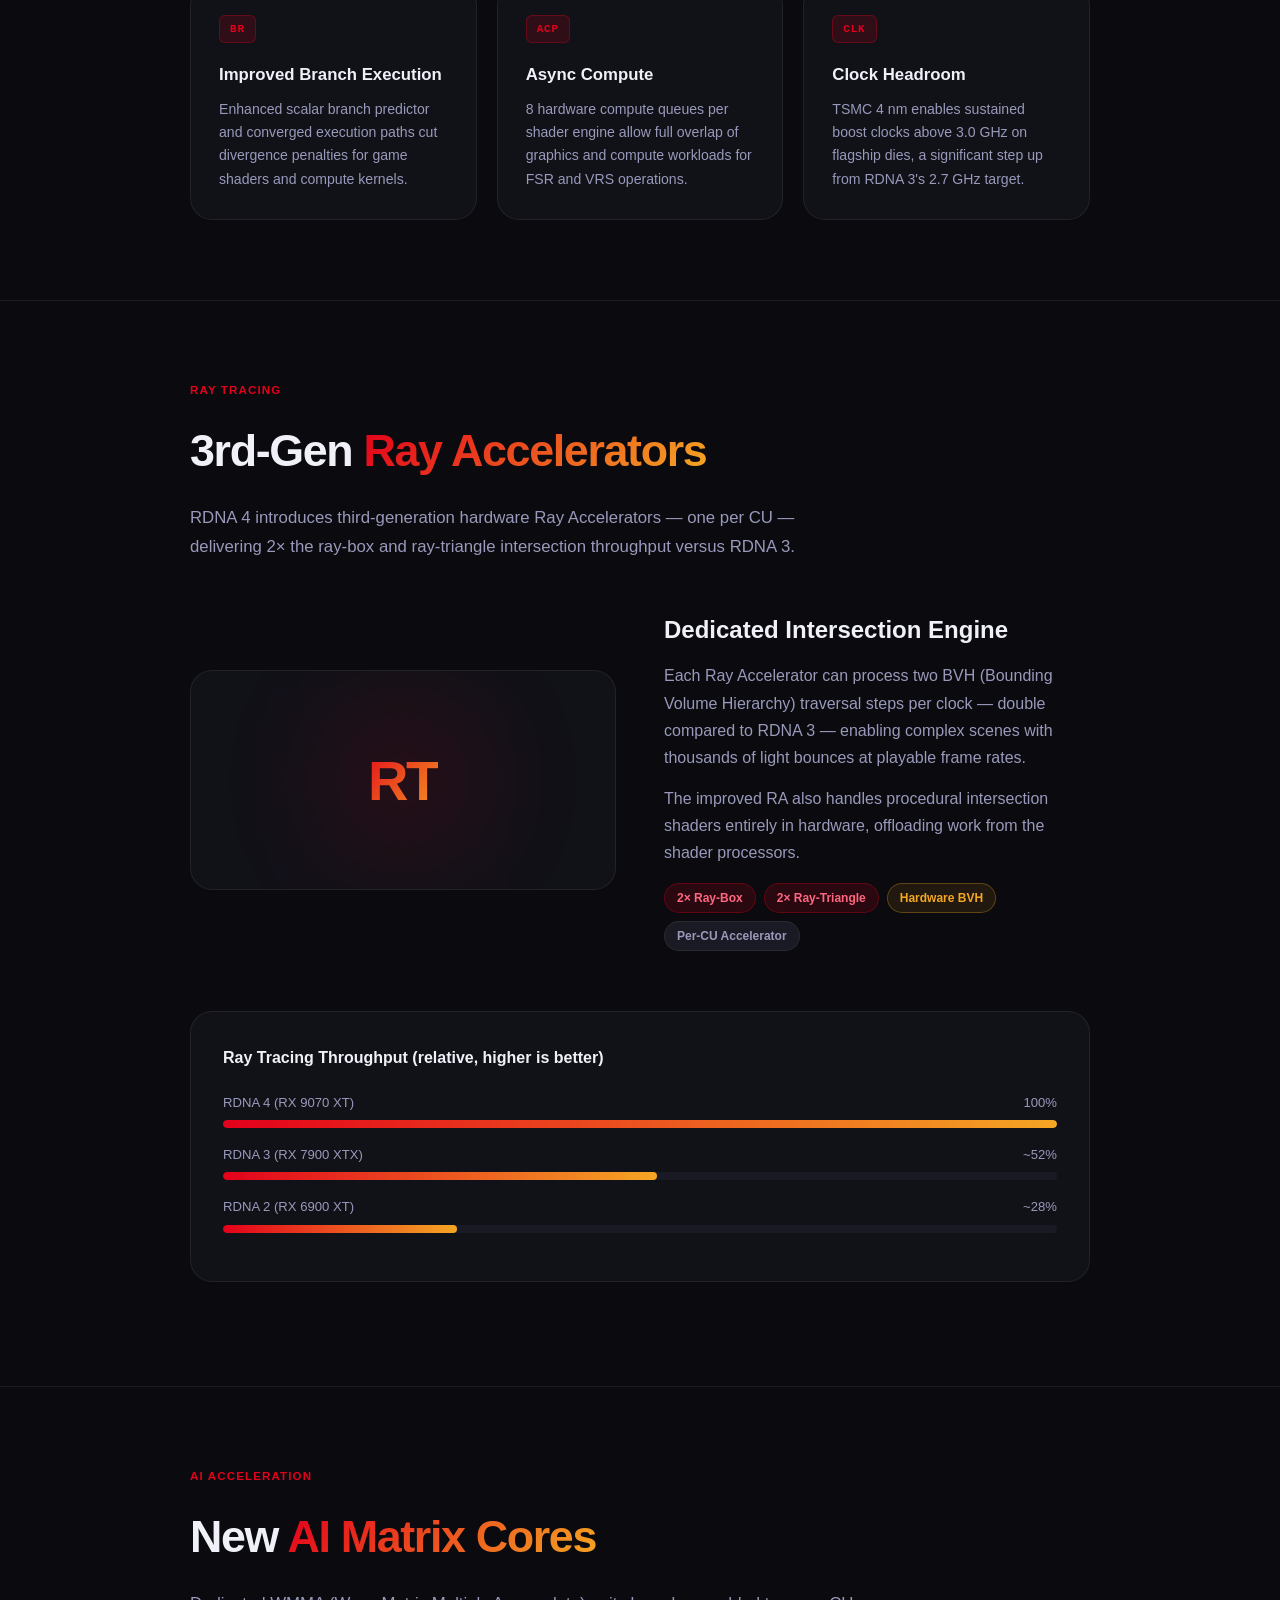
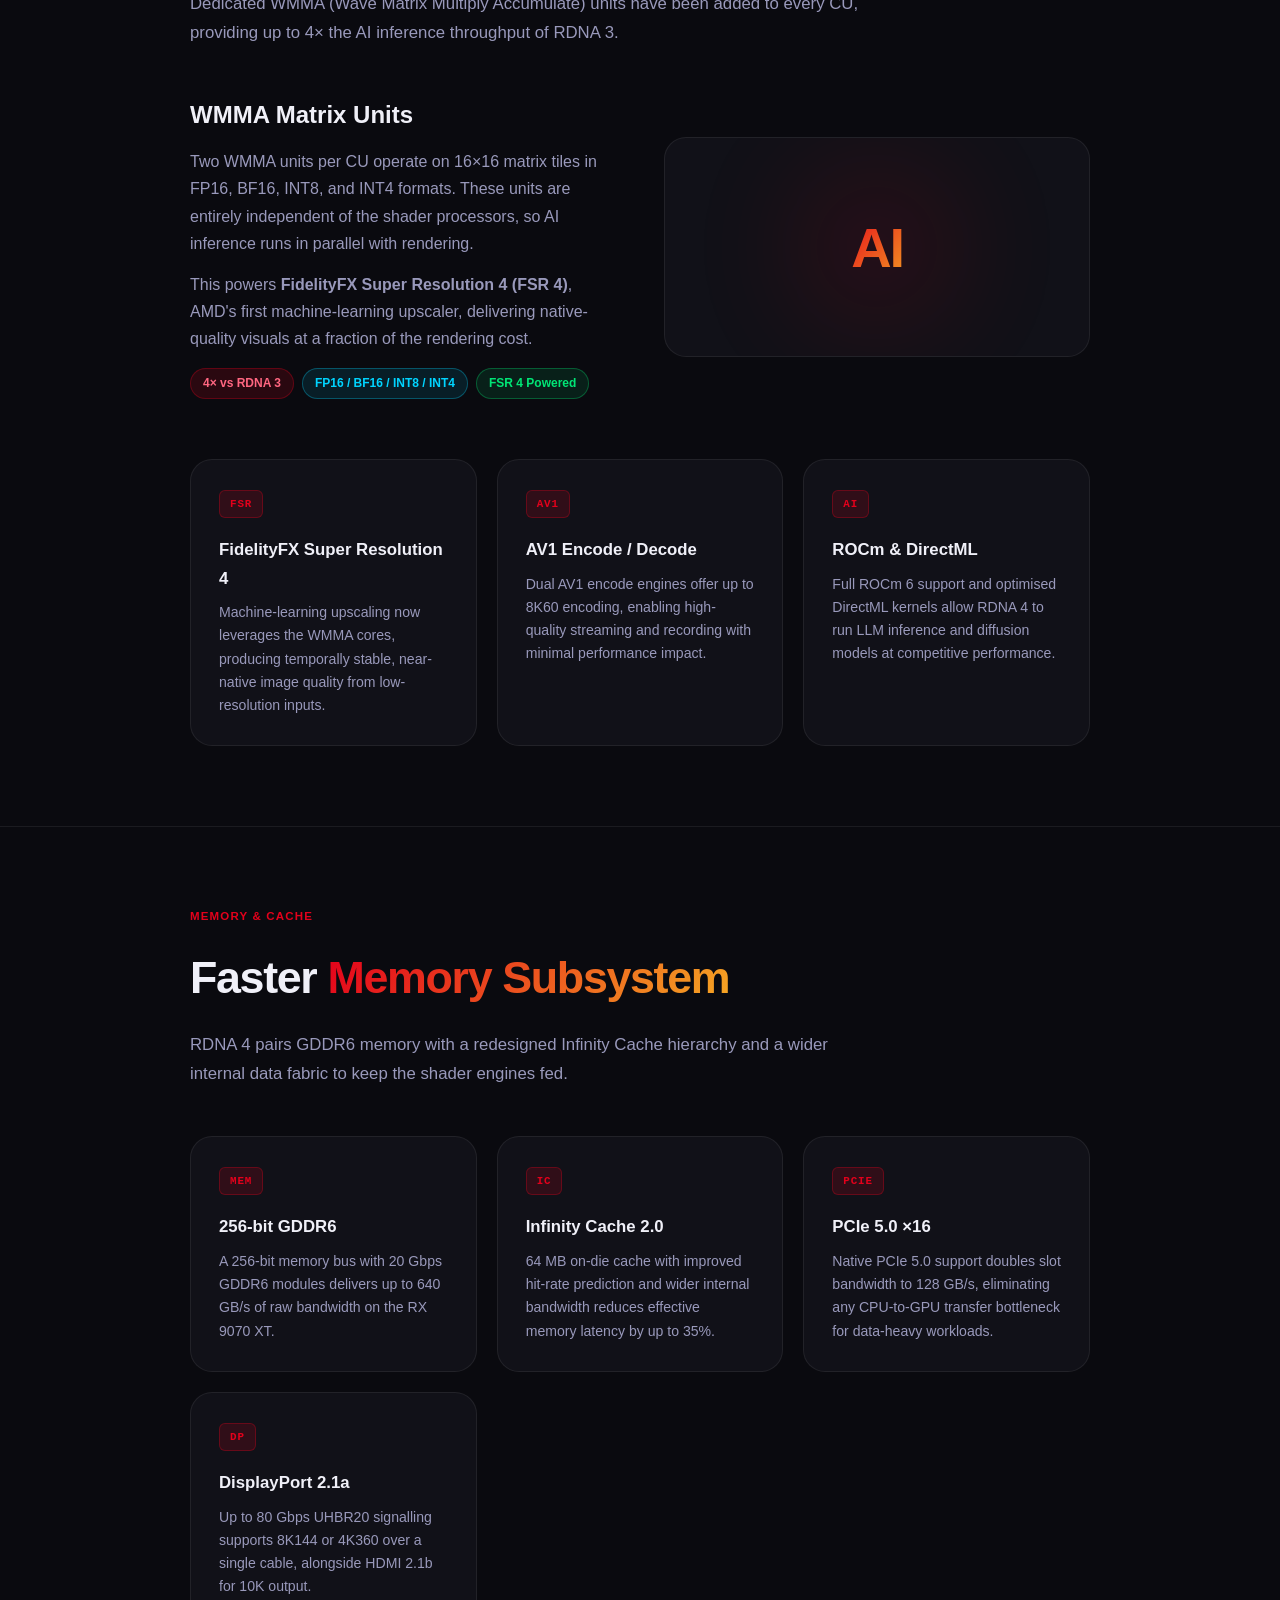
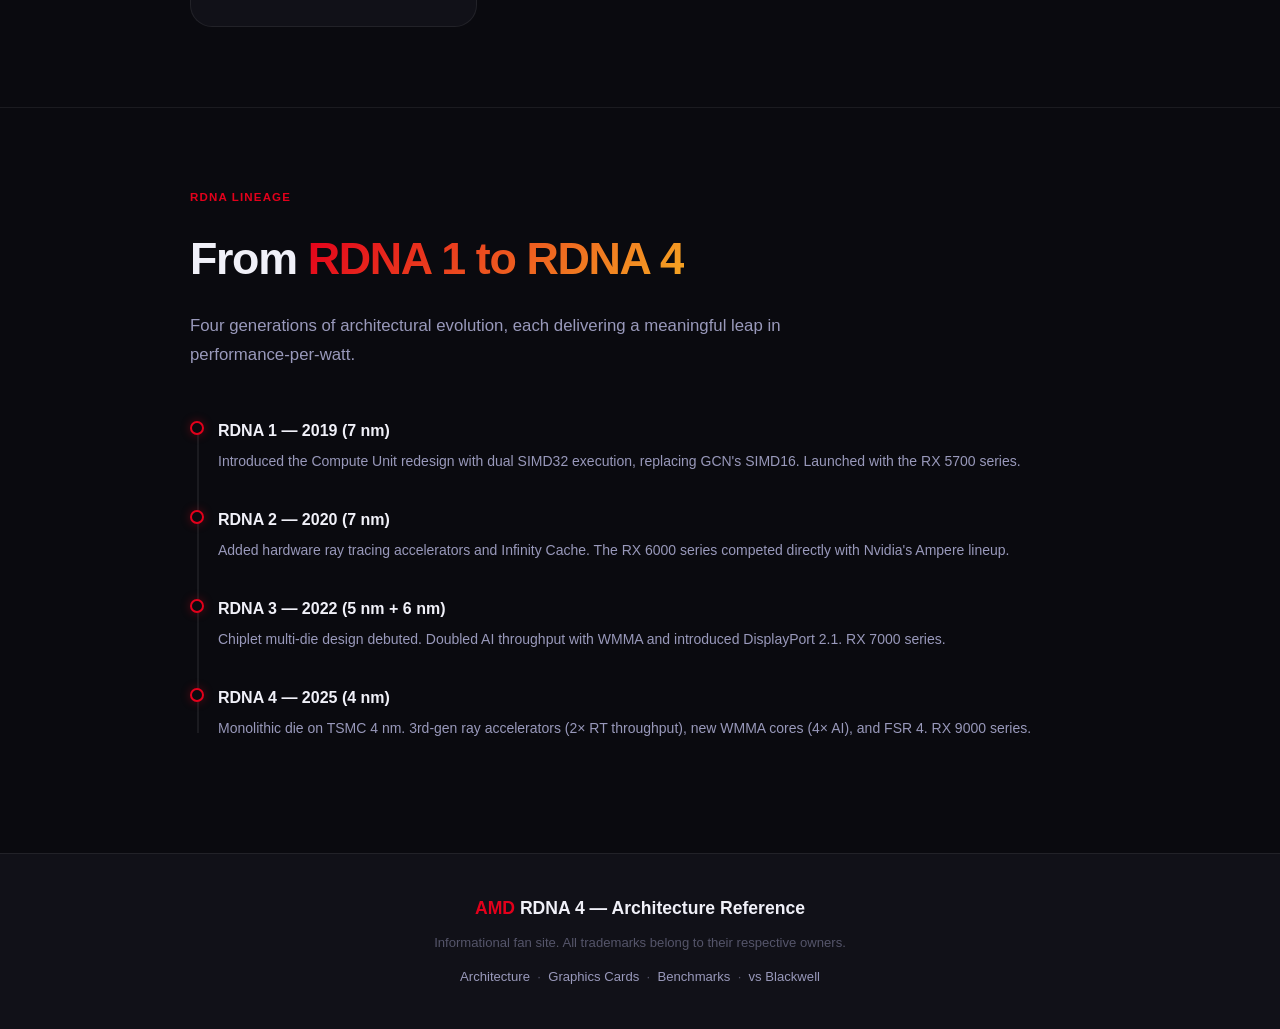
==== commit 75797a10: "refactor: update card icons in HTML files for consistency and clarity" ====
--- a/srcs/requirements/bonus/apache/website_data/index.html
+++ b/srcs/requirements/bonus/apache/website_data/index.html
@@ -76,32 +76,32 @@
 
     <div class="card-grid">
       <div class="card">
-        <div class="card-icon">⚙️</div>
+        <div class="card-icon">CU</div>
         <h3>Dual SIMD32 Design</h3>
         <p>Two SIMD32 vectors per CU enable 64 FP32 operations per clock, with a unified 32-bit / 16-bit execution path for optimal throughput.</p>
       </div>
       <div class="card">
-        <div class="card-icon">🔁</div>
+        <div class="card-icon">IPC</div>
         <h3>Wider Issue Width</h3>
         <p>The scheduler now issues up to 4 independent instructions simultaneously per SIMD, reducing stalls and improving occupancy.</p>
       </div>
       <div class="card">
-        <div class="card-icon">💾</div>
+        <div class="card-icon">REG</div>
         <h3>Larger Register File</h3>
         <p>Expanded vector and scalar register files reduce spilling to local memory, boosting throughput for complex shader workloads.</p>
       </div>
       <div class="card">
-        <div class="card-icon">⚡</div>
+        <div class="card-icon">BR</div>
         <h3>Improved Branch Execution</h3>
         <p>Enhanced scalar branch predictor and converged execution paths cut divergence penalties for game shaders and compute kernels.</p>
       </div>
       <div class="card">
-        <div class="card-icon">🧵</div>
+        <div class="card-icon">ACP</div>
         <h3>Async Compute</h3>
         <p>8 hardware compute queues per shader engine allow full overlap of graphics and compute workloads for FSR and VRS operations.</p>
       </div>
       <div class="card">
-        <div class="card-icon">🏎️</div>
+        <div class="card-icon">CLK</div>
         <h3>Clock Headroom</h3>
         <p>TSMC 4 nm enables sustained boost clocks above 3.0 GHz on flagship dies, a significant step up from RDNA 3's 2.7 GHz target.</p>
       </div>
@@ -188,17 +188,17 @@
 
     <div class="card-grid">
       <div class="card">
-        <div class="card-icon">🔬</div>
+        <div class="card-icon">FSR</div>
         <h3>FidelityFX Super Resolution 4</h3>
         <p>Machine-learning upscaling now leverages the WMMA cores, producing temporally stable, near-native image quality from low-resolution inputs.</p>
       </div>
       <div class="card">
-        <div class="card-icon">🎬</div>
+        <div class="card-icon">AV1</div>
         <h3>AV1 Encode / Decode</h3>
         <p>Dual AV1 encode engines offer up to 8K60 encoding, enabling high-quality streaming and recording with minimal performance impact.</p>
       </div>
       <div class="card">
-        <div class="card-icon">🧠</div>
+        <div class="card-icon">AI</div>
         <h3>ROCm & DirectML</h3>
         <p>Full ROCm 6 support and optimised DirectML kernels allow RDNA 4 to run LLM inference and diffusion models at competitive performance.</p>
       </div>
@@ -220,22 +220,22 @@
 
     <div class="card-grid">
       <div class="card">
-        <div class="card-icon">📦</div>
+        <div class="card-icon">MEM</div>
         <h3>256-bit GDDR6</h3>
         <p>A 256-bit memory bus with 20 Gbps GDDR6 modules delivers up to 640 GB/s of raw bandwidth on the RX 9070 XT.</p>
       </div>
       <div class="card">
-        <div class="card-icon">🗄️</div>
+        <div class="card-icon">IC</div>
         <h3>Infinity Cache 2.0</h3>
         <p>64 MB on-die cache with improved hit-rate prediction and wider internal bandwidth reduces effective memory latency by up to 35%.</p>
       </div>
       <div class="card">
-        <div class="card-icon">🔗</div>
+        <div class="card-icon">PCIE</div>
         <h3>PCIe 5.0 ×16</h3>
         <p>Native PCIe 5.0 support doubles slot bandwidth to 128 GB/s, eliminating any CPU-to-GPU transfer bottleneck for data-heavy workloads.</p>
       </div>
       <div class="card">
-        <div class="card-icon">🖥️</div>
+        <div class="card-icon">DP</div>
         <h3>DisplayPort 2.1a</h3>
         <p>Up to 80 Gbps UHBR20 signalling supports 8K144 or 4K360 over a single cable, alongside HDMI 2.1b for 10K output.</p>
       </div>
--- a/srcs/requirements/bonus/apache/website_data/style.css
+++ b/srcs/requirements/bonus/apache/website_data/style.css
@@ -196,10 +196,12 @@
 .card:hover { border-color: rgba(227,0,27,.4); transform: translateY(-3px); box-shadow: 0 12px 40px rgba(0,0,0,.4); }
 .card:hover::before { opacity: 1; }
 .card-icon {
-  width: 44px; height: 44px; border-radius: 12px;
+  display: inline-flex; align-items: center; justify-content: center;
+  height: 28px; padding: 0 10px; border-radius: 6px;
   background: var(--red-dim); border: 1px solid rgba(227,0,27,.3);
-  display: flex; align-items: center; justify-content: center;
-  font-size: 1.3rem; margin-bottom: 18px;
+  font-size: .68rem; font-weight: 800; letter-spacing: .08em;
+  color: var(--red); text-transform: uppercase;
+  margin-bottom: 18px; font-family: 'SF Mono', 'Consolas', 'Menlo', monospace;
 }
 .card h3 { font-size: 1.05rem; font-weight: 700; margin-bottom: 8px; }
 .card p { font-size: .88rem; color: var(--off); line-height: 1.65; }
